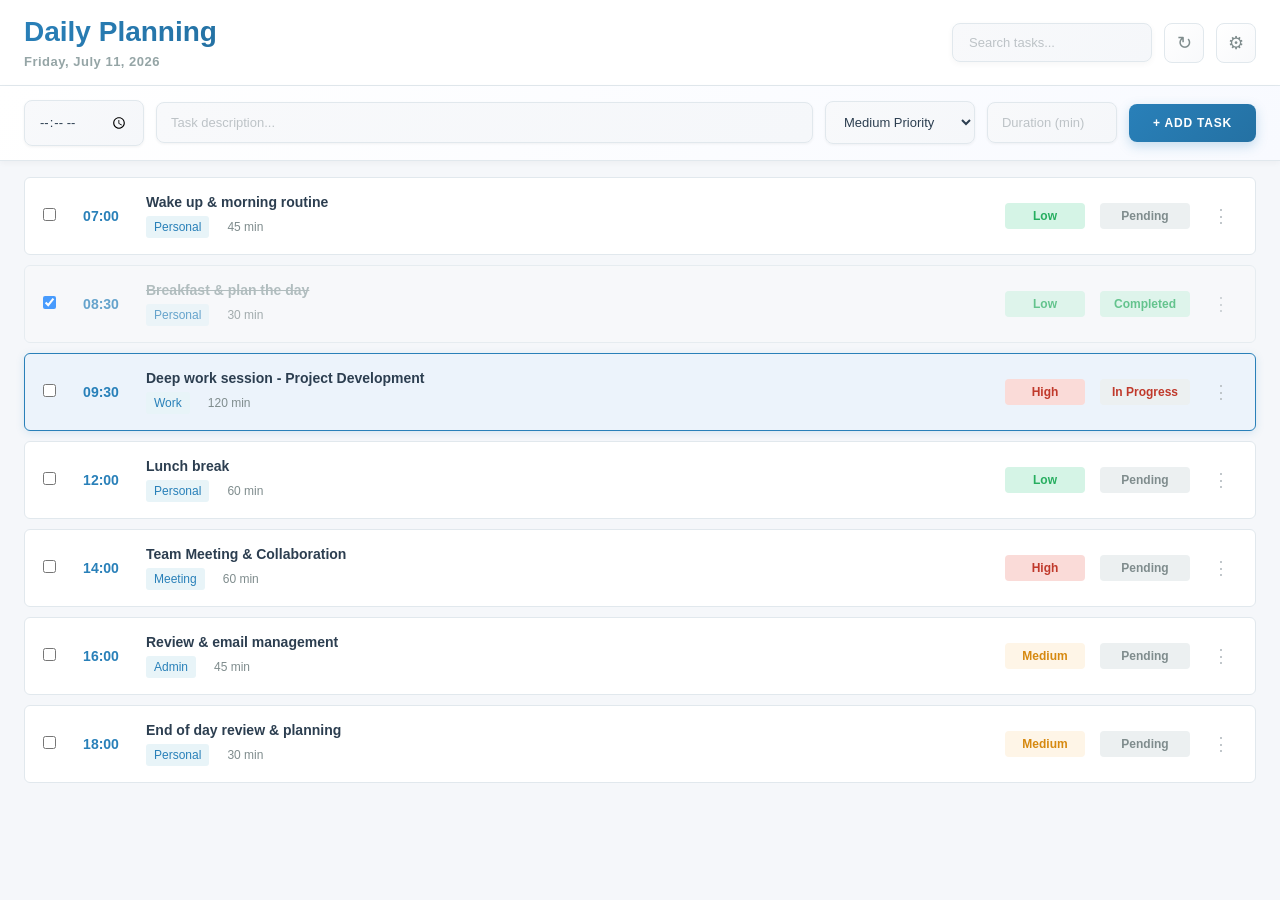
==== Plan/plan.html @ edcdfe75 "version 2 plan" ====
<!DOCTYPE html>
<html lang="en">
<head>
    <meta charset="UTF-8">
    <meta name="viewport" content="width=device-width, initial-scale=1.0">
    <title>Daily Planner - Professional Management System</title>
    <link rel="stylesheet" href="plan.css">
</head>
<body>
    <div class="app-container">
        
        <!-- Main Content -->
        <main class="main-content">
            <!-- Top Header -->
            <div class="top-header">
                <div class="header-title">
                    <h1>Daily Planning</h1>
                    <p class="date-display">Friday, July 11, 2026</p>
                </div>
                <div class="header-controls">
                    <input type="text" class="search-input" placeholder="Search tasks...">
                    <button class="header-btn refresh-btn">↻</button>
                    <button class="header-btn mode-btn">⚙</button>
                </div>
            </div>

            <!-- Add Task Section -->
            <div class="add-task-panel">
                <div class="panel-row">
                    <input type="time" class="input-field time-field" placeholder="Time">
                    <input type="text" class="input-field task-field" placeholder="Task description...">
                    <select class="input-field priority-field">
                        <option value="low">Low Priority</option>
                        <option value="medium" selected>Medium Priority</option>
                        <option value="high">High Priority</option>
                    </select>
                    <input type="number" class="input-field duration-field" placeholder="Duration (min)" min="5" max="480">
                    <button class="add-task-btn">+ ADD TASK</button>
                </div>
            </div>

            <!-- Tasks Container -->
            <div class="tasks-container">
                <!-- Task Item 1 -->
                <div class="task-item">
                    <div class="task-checkbox">
                        <input type="checkbox">
                    </div>
                    <div class="task-time">07:00</div>
                    <div class="task-main">
                        <div class="task-title">Wake up & morning routine</div>
                        <div class="task-meta">
                            <span class="tag category">Personal</span>
                            <span class="duration">45 min</span>
                        </div>
                    </div>
                    <div class="task-priority low">Low</div>
                    <div class="task-status">Pending</div>
                    <button class="task-action-btn">⋮</button>
                </div>

                <!-- Task Item 2 -->
                <div class="task-item completed">
                    <div class="task-checkbox">
                        <input type="checkbox" checked>
                    </div>
                    <div class="task-time">08:30</div>
                    <div class="task-main">
                        <div class="task-title">Breakfast & plan the day</div>
                        <div class="task-meta">
                            <span class="tag category">Personal</span>
                            <span class="duration">30 min</span>
                        </div>
                    </div>
                    <div class="task-priority low">Low</div>
                    <div class="task-status">Completed</div>
                    <button class="task-action-btn">⋮</button>
                </div>

                <!-- Task Item 3 -->
                <div class="task-item active">
                    <div class="task-checkbox">
                        <input type="checkbox">
                    </div>
                    <div class="task-time">09:30</div>
                    <div class="task-main">
                        <div class="task-title">Deep work session - Project Development</div>
                        <div class="task-meta">
                            <span class="tag category">Work</span>
                            <span class="duration">120 min</span>
                        </div>
                    </div>
                    <div class="task-priority high">High</div>
                    <div class="task-status">In Progress</div>
                    <button class="task-action-btn">⋮</button>
                </div>

                <!-- Task Item 4 -->
                <div class="task-item">
                    <div class="task-checkbox">
                        <input type="checkbox">
                    </div>
                    <div class="task-time">12:00</div>
                    <div class="task-main">
                        <div class="task-title">Lunch break</div>
                        <div class="task-meta">
                            <span class="tag category">Personal</span>
                            <span class="duration">60 min</span>
                        </div>
                    </div>
                    <div class="task-priority low">Low</div>
                    <div class="task-status">Pending</div>
                    <button class="task-action-btn">⋮</button>
                </div>

                <!-- Task Item 5 -->
                <div class="task-item">
                    <div class="task-checkbox">
                        <input type="checkbox">
                    </div>
                    <div class="task-time">14:00</div>
                    <div class="task-main">
                        <div class="task-title">Team Meeting & Collaboration</div>
                        <div class="task-meta">
                            <span class="tag category">Meeting</span>
                            <span class="duration">60 min</span>
                        </div>
                    </div>
                    <div class="task-priority high">High</div>
                    <div class="task-status">Pending</div>
                    <button class="task-action-btn">⋮</button>
                </div>

                <!-- Task Item 6 -->
                <div class="task-item">
                    <div class="task-checkbox">
                        <input type="checkbox">
                    </div>
                    <div class="task-time">16:00</div>
                    <div class="task-main">
                        <div class="task-title">Review & email management</div>
                        <div class="task-meta">
                            <span class="tag category">Admin</span>
                            <span class="duration">45 min</span>
                        </div>
                    </div>
                    <div class="task-priority medium">Medium</div>
                    <div class="task-status">Pending</div>
                    <button class="task-action-btn">⋮</button>
                </div>

                <!-- Task Item 7 -->
                <div class="task-item">
                    <div class="task-checkbox">
                        <input type="checkbox">
                    </div>
                    <div class="task-time">18:00</div>
                    <div class="task-main">
                        <div class="task-title">End of day review & planning</div>
                        <div class="task-meta">
                            <span class="tag category">Personal</span>
                            <span class="duration">30 min</span>
                        </div>
                    </div>
                    <div class="task-priority medium">Medium</div>
                    <div class="task-status">Pending</div>
                    <button class="task-action-btn">⋮</button>
                </div>
            </div>
        </main>
    </div>

    <script src="plan.js"></script>
</body>
</html>
---- Plan/plan.css ----
* {
    margin: 0;
    padding: 0;
    box-sizing: border-box;
}

html, body {
    width: 100%;
    height: 100%;
    overflow: hidden;
}

body {
    font-family: 'Roboto', sans-serif;
    margin: 0;
    padding: 0;
    background-color: #f4f4f4;
    color: #2c3e50;
}

/* ===== ANIMATIONS ===== */
@keyframes slideIn {
    from {
        opacity: 0;
        transform: translateY(-10px);
    }
    to {
        opacity: 1;
        transform: translateY(0);
    }
}

@keyframes fadeIn {
    from {
        opacity: 0;
    }
    to {
        opacity: 1;
    }
}

@keyframes slideInLeft {
    from {
        opacity: 0;
        transform: translateX(-20px);
    }
    to {
        opacity: 1;
        transform: translateX(0);
    }
}

@keyframes pulse {
    0% {
        box-shadow: 0 0 0 0 rgba(41, 128, 185, 0.7);
    }
    70% {
        box-shadow: 0 0 0 10px rgba(41, 128, 185, 0);
    }
    100% {
        box-shadow: 0 0 0 0 rgba(41, 128, 185, 0);
    }
}

/* ===== APP LAYOUT ===== */
.app-container {
    display: flex;
    width: 100%;
    height: 100vh;
    background: #f5f7fa;
    animation: fadeIn 0.5s ease-out;
}

/* ===== MAIN CONTENT ===== */
.main-content {
    flex: 1;
    display: flex;
    flex-direction: column;
    overflow: hidden;
    background: #f5f7fa;
}

/* ===== TOP HEADER ===== */
.top-header {
    background: white;
    border-bottom: 1px solid #e1e8ed;
    padding: 24px 30px;
    display: flex;
    justify-content: space-between;
    align-items: center;
    box-shadow: 0 2px 8px rgba(0, 0, 0, 0.08);
    animation: slideIn 0.4s ease-out;
}

.header-title h1 {
    font-size: 28px;
    font-weight: 800;
    color: #2c3e50;
    margin-bottom: 6px;
    background: linear-gradient(135deg, #2980b9, #2471a3);
    -webkit-background-clip: text;
    -webkit-text-fill-color: transparent;
    background-clip: text;
}

.date-display {
    font-size: 13px;
    color: #95a5a6;
    font-weight: 600;
    letter-spacing: 0.5px;
}

.header-controls {
    display: flex;
    gap: 12px;
    align-items: center;
}

.search-input {
    width: 250px;
    padding: 11px 16px;
    border: 1px solid #e1e8ed;
    border-radius: 8px;
    font-size: 13px;
    background: linear-gradient(135deg, #f8f9fb, #f5f7fa);
    color: #2c3e50;
    transition: all 0.3s cubic-bezier(0.25, 0.46, 0.45, 0.94);
    box-shadow: 0 2px 6px rgba(0, 0, 0, 0.04);
}

.search-input:focus {
    outline: none;
    border-color: #2980b9;
    background: white;
    box-shadow: 0 4px 12px rgba(41, 128, 185, 0.15);
    transform: translateY(-1px);
}

.search-input::placeholder {
    color: #bdc3c7;
    font-weight: 500;
}

.header-btn {
    width: 40px;
    height: 40px;
    border: 1px solid #e1e8ed;
    background: linear-gradient(135deg, #ffffff, #f8f9fb);
    border-radius: 8px;
    cursor: pointer;
    color: #7f8c8d;
    font-size: 18px;
    transition: all 0.3s cubic-bezier(0.25, 0.46, 0.45, 0.94);
    display: flex;
    align-items: center;
    justify-content: center;
    position: relative;
    overflow: hidden;
}

.header-btn::before {
    content: '';
    position: absolute;
    top: 50%;
    left: 50%;
    width: 0;
    height: 0;
    background: rgba(41, 128, 185, 0.1);
    border-radius: 50%;
    transform: translate(-50%, -50%);
    transition: width 0.5s, height 0.5s;
}

.header-btn:hover::before {
    width: 100px;
    height: 100px;
}

.header-btn:hover {
    background: linear-gradient(135deg, #ecf3fb, #e8f0f8);
    border-color: #2980b9;
    color: #2980b9;
    box-shadow: 0 4px 12px rgba(41, 128, 185, 0.12);
    transform: translateY(-2px);
}

.header-btn:active {
    transform: translateY(0);
}

/* ===== ADD TASK PANEL ===== */
.add-task-panel {
    background: linear-gradient(135deg, #ffffff 0%, #f8faff 100%);
    border-bottom: 1px solid #e1e8ed;
    padding: 20px 30px;
    box-shadow: 0 2px 6px rgba(0, 0, 0, 0.04);
    animation: slideIn 0.4s ease-out;
}

.panel-row {
    display: flex;
    gap: 12px;
    align-items: center;
}

.input-field {
    padding: 12px 14px;
    border: 1px solid #e1e8ed;
    border-radius: 8px;
    font-size: 13px;
    color: #2c3e50;
    background: linear-gradient(135deg, #f8f9fb, #f5f7fa);
    font-family: inherit;
    transition: all 0.3s cubic-bezier(0.25, 0.46, 0.45, 0.94);
    box-shadow: 0 1px 3px rgba(0, 0, 0, 0.05);
    font-weight: 500;
}

.input-field:hover {
    border-color: #d5dce0;
    background: linear-gradient(135deg, #f5f7fa, #f0f4f8);
}

.input-field:focus {
    outline: none;
    border-color: #2980b9;
    background: white;
    box-shadow: 0 4px 12px rgba(41, 128, 185, 0.15);
    transform: translateY(-1px);
}

.input-field::placeholder {
    color: #bdc3c7;
    font-weight: 500;
}

.time-field {
    width: 120px;
}

.task-field {
    flex: 1;
}

.priority-field {
    width: 150px;
    cursor: pointer;
}

.duration-field {
    width: 130px;
}

.add-task-btn {
    padding: 12px 24px;
    background: linear-gradient(135deg, #2980b9, #2471a3);
    color: white;
    border: none;
    border-radius: 8px;
    font-size: 12px;
    font-weight: 700;
    cursor: pointer;
    transition: all 0.3s cubic-bezier(0.25, 0.46, 0.45, 0.94);
    white-space: nowrap;
    letter-spacing: 0.8px;
    box-shadow: 0 4px 12px rgba(41, 128, 185, 0.25);
    position: relative;
    overflow: hidden;
}

.add-task-btn::before {
    content: '';
    position: absolute;
    top: 50%;
    left: 50%;
    width: 0;
    height: 0;
    background: rgba(255, 255, 255, 0.2);
    border-radius: 50%;
    transform: translate(-50%, -50%);
    transition: width 0.5s, height 0.5s;
}

.add-task-btn:hover::before {
    width: 200px;
    height: 200px;
}

.add-task-btn:hover {
    background: linear-gradient(135deg, #2471a3, #1f5a8f);
    box-shadow: 0 6px 20px rgba(41, 128, 185, 0.35);
    transform: translateY(-2px);
}

.add-task-btn:active {
    transform: translateY(0);
}

/* ===== TASKS CONTAINER ===== */
.tasks-container {
    flex: 1;
    overflow-y: auto;
    padding: 20px 30px;
}

.task-item {
    display: flex;
    align-items: center;
    gap: 15px;
    padding: 16px 18px;
    background: white;
    border: 1px solid #e1e8ed;
    border-radius: 6px;
    margin-bottom: 10px;
    transition: all 0.2s;
}

.task-item:hover {
    box-shadow: 0 2px 8px rgba(0, 0, 0, 0.08);
    border-color: #d5dce0;
}

.task-item.active {
    background: #ecf3fb;
    border-color: #2980b9;
    box-shadow: 0 2px 8px rgba(41, 128, 185, 0.15);
}

.task-item.completed {
    opacity: 0.7;
    background: #f8f9fb;

}

.task-item.completed .task-title {
    color: #95a5a6;
    text-decoration: line-through;

}

.completed {
    opacity: 0.5;
    pointer-events: none;
    background-color: #4CAF50;
}

.completed input[type="checkbox"] {
    pointer-events: auto; /* Keep checkbox clickable */
}
/* Checkbox */
.task-checkbox {
    flex-shrink: 0;
}

/* .task-checkbox input[type="checkbox"] {
    width: 18px;
    height: 18px;
    cursor: pointer;
    accent-color: #2980b9;
} */

/* Time */
.task-time {
    flex-shrink: 0;
    width: 60px;
    font-weight: 600;
    color: #2980b9;
    font-size: 14px;
    text-align: center;
}

/* Main Content */
.task-main {
    flex: 1;
    min-width: 0;
}

.task-title {
    font-size: 14px;
    font-weight: 600;
    color: #2c3e50;
    margin-bottom: 6px;
    word-break: break-word;
}

.task-meta {
    display: flex;
    gap: 10px;
    font-size: 12px;
    color: #7f8c8d;
}

.tag {
    display: inline-block;
    padding: 4px 8px;
    border-radius: 3px;
    background: #ecf0f1;
    color: #7f8c8d;
    font-weight: 500;
}

.tag.category {
    background: #e8f4f8;
    color: #2980b9;
}

.duration {
    padding: 4px 8px;
    color: #7f8c8d;
}

/* Priority Badge */
.task-priority {
    flex-shrink: 0;
    padding: 6px 12px;
    border-radius: 4px;
    font-size: 12px;
    font-weight: 600;
    text-align: center;
    min-width: 80px;
    transition: all 0.2s;
}

.task-priority.high {
    background: #fadbd8;
    color: #c0392b;
}

.task-priority.medium {
    background: #fef5e7;
    color: #d68910;
}

.task-priority.low {
    background: #d5f4e6;
    color: #27ae60;
}

/* Status Badge */
.task-status {
    flex-shrink: 0;
    padding: 6px 12px;
    border-radius: 4px;
    font-size: 12px;
    font-weight: 600;
    min-width: 90px;
    text-align: center;
    color: #7f8c8d;
    background: #ecf0f1;
}

.task-item.active .task-status {
    color: #c0392b;
}

.task-item.completed .task-status {
    background: #d5f4e6;
    color: #27ae60;
}

/* Action Button */
.task-action-btn {
    flex-shrink: 0;
    width: 32px;
    height: 32px;
    border: none;
    background: transparent;
    color: #bdc3c7;
    cursor: pointer;
    font-size: 18px;
    transition: all 0.2s;
    border-radius: 4px;
}

.task-item:hover .task-action-btn {
    color: #7f8c8d;
    background: #f0f4f8;
}

.task-action-btn:hover {
    color: #2c3e50;
    background: #e8ecf1;
}

/* ===== SCROLLBAR ===== */
.tasks-container::-webkit-scrollbar {
    width: 8px;
}

.tasks-container::-webkit-scrollbar-track {
    background: transparent;
}

.tasks-container::-webkit-scrollbar-thumb {
    background: #bdc3c7;
    border-radius: 4px;
}

.tasks-container::-webkit-scrollbar-thumb:hover {
    background: #95a5a6;
}

/* ===== RESPONSIVE ===== */
@media (max-width: 1400px) {
    .sidebar {
        width: 200px;
    }

    .top-header {
        padding: 16px 24px;
    }

    .search-input {
        width: 200px;
    }

    .add-task-panel {
        padding: 14px 24px;
    }

    .tasks-container {
        padding: 16px 24px;
    }
}

@media (max-width: 1200px) {
    .sidebar {
        width: 180px;
    }

    .sidebar-header h2 {
        font-size: 12px;
    }

    .header-title h1 {
        font-size: 24px;
    }

    .search-input {
        width: 160px;
    }

    .priority-field {
        width: 120px;
    }

    .duration-field {
        width: 100px;
    }

    .task-main {
        display: none;
    }

    .task-title {
        display: none;
    }
}

@media (max-width: 768px) {
    .app-container {
        flex-direction: column;
    }

    .sidebar {
        width: 100%;
        height: auto;
        flex-direction: row;
        padding: 12px 20px;
    }

    .sidebar-header {
        padding: 0;
        border: none;
        margin-right: 20px;
    }

    .sidebar-stats {
        display: flex;
        gap: 20px;
        padding: 0;
        border: none;
        margin-right: 20px;
    }

    .stat-item {
        padding: 0;
    }

    .sidebar-nav {
        flex-direction: row;
        padding: 0;
        margin-left: auto;
    }

    .nav-item {
        margin-bottom: 0;
        margin-right: 10px;
        padding: 8px 12px;
        border-left: none;
    }

    .panel-row {
        flex-wrap: wrap;
    }

    .time-field,
    .task-field,
    .priority-field,
    .duration-field {
        width: 100%;
    }

    .add-task-btn {
        width: 100%;
    }
}
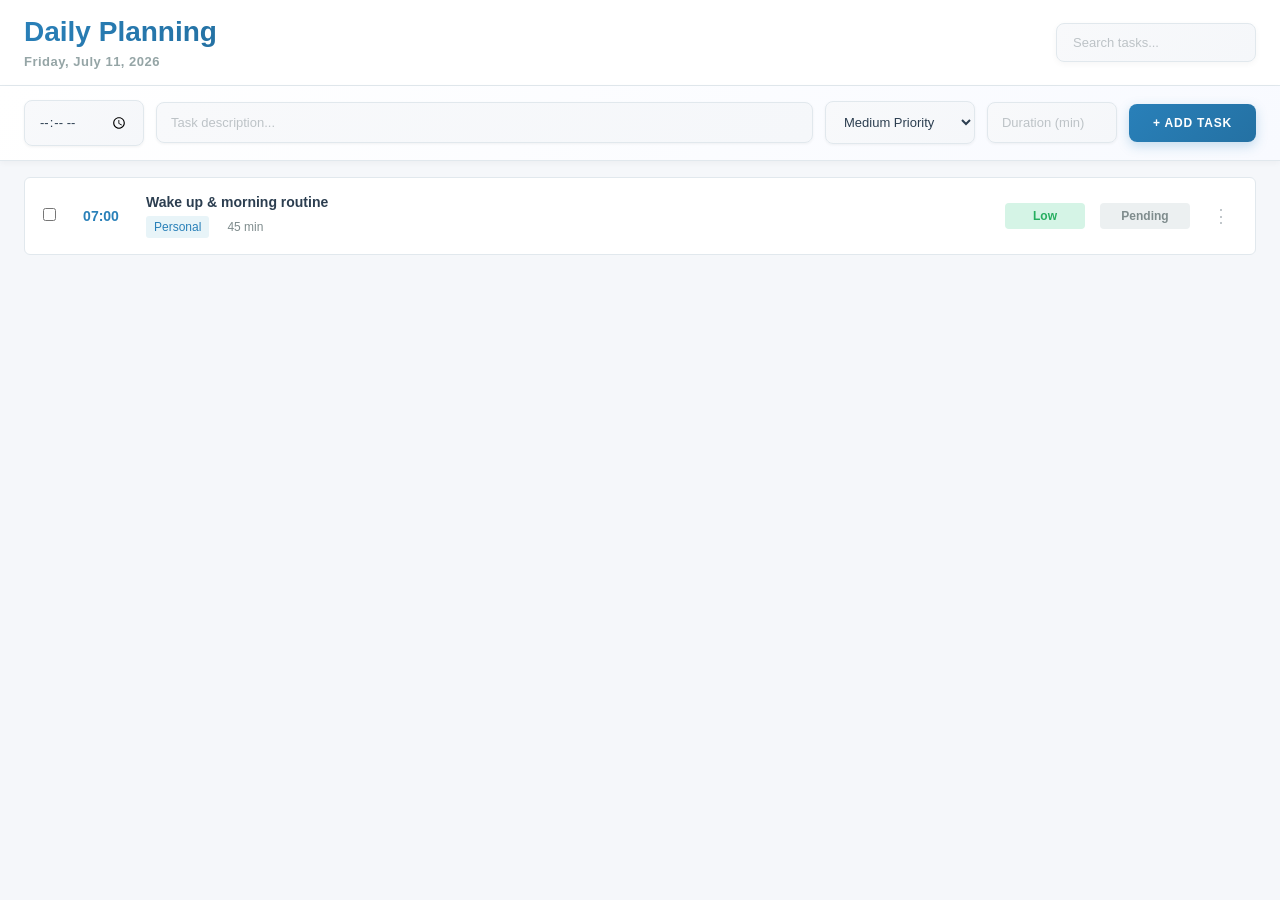
==== commit 96655655: "Productivity Deshbord V2" ====
--- a/Plan/plan.html
+++ b/Plan/plan.html
@@ -9,9 +9,7 @@
 <body>
     <div class="app-container">
         
-        <!-- Main Content -->
         <main class="main-content">
-            <!-- Top Header -->
             <div class="top-header">
                 <div class="header-title">
                     <h1>Daily Planning</h1>
@@ -19,12 +17,9 @@
                 </div>
                 <div class="header-controls">
                     <input type="text" class="search-input" placeholder="Search tasks...">
-                    <button class="header-btn refresh-btn">↻</button>
-                    <button class="header-btn mode-btn">⚙</button>
                 </div>
             </div>
 
-            <!-- Add Task Section -->
             <div class="add-task-panel">
                 <div class="panel-row">
                     <input type="time" class="input-field time-field" placeholder="Time">
@@ -39,9 +34,7 @@
                 </div>
             </div>
 
-            <!-- Tasks Container -->
             <div class="tasks-container">
-                <!-- Task Item 1 -->
                 <div class="task-item">
                     <div class="task-checkbox">
                         <input type="checkbox">
@@ -59,114 +52,6 @@
                     <button class="task-action-btn">⋮</button>
                 </div>
 
-                <!-- Task Item 2 -->
-                <div class="task-item completed">
-                    <div class="task-checkbox">
-                        <input type="checkbox" checked>
-                    </div>
-                    <div class="task-time">08:30</div>
-                    <div class="task-main">
-                        <div class="task-title">Breakfast & plan the day</div>
-                        <div class="task-meta">
-                            <span class="tag category">Personal</span>
-                            <span class="duration">30 min</span>
-                        </div>
-                    </div>
-                    <div class="task-priority low">Low</div>
-                    <div class="task-status">Completed</div>
-                    <button class="task-action-btn">⋮</button>
-                </div>
-
-                <!-- Task Item 3 -->
-                <div class="task-item active">
-                    <div class="task-checkbox">
-                        <input type="checkbox">
-                    </div>
-                    <div class="task-time">09:30</div>
-                    <div class="task-main">
-                        <div class="task-title">Deep work session - Project Development</div>
-                        <div class="task-meta">
-                            <span class="tag category">Work</span>
-                            <span class="duration">120 min</span>
-                        </div>
-                    </div>
-                    <div class="task-priority high">High</div>
-                    <div class="task-status">In Progress</div>
-                    <button class="task-action-btn">⋮</button>
-                </div>
-
-                <!-- Task Item 4 -->
-                <div class="task-item">
-                    <div class="task-checkbox">
-                        <input type="checkbox">
-                    </div>
-                    <div class="task-time">12:00</div>
-                    <div class="task-main">
-                        <div class="task-title">Lunch break</div>
-                        <div class="task-meta">
-                            <span class="tag category">Personal</span>
-                            <span class="duration">60 min</span>
-                        </div>
-                    </div>
-                    <div class="task-priority low">Low</div>
-                    <div class="task-status">Pending</div>
-                    <button class="task-action-btn">⋮</button>
-                </div>
-
-                <!-- Task Item 5 -->
-                <div class="task-item">
-                    <div class="task-checkbox">
-                        <input type="checkbox">
-                    </div>
-                    <div class="task-time">14:00</div>
-                    <div class="task-main">
-                        <div class="task-title">Team Meeting & Collaboration</div>
-                        <div class="task-meta">
-                            <span class="tag category">Meeting</span>
-                            <span class="duration">60 min</span>
-                        </div>
-                    </div>
-                    <div class="task-priority high">High</div>
-                    <div class="task-status">Pending</div>
-                    <button class="task-action-btn">⋮</button>
-                </div>
-
-                <!-- Task Item 6 -->
-                <div class="task-item">
-                    <div class="task-checkbox">
-                        <input type="checkbox">
-                    </div>
-                    <div class="task-time">16:00</div>
-                    <div class="task-main">
-                        <div class="task-title">Review & email management</div>
-                        <div class="task-meta">
-                            <span class="tag category">Admin</span>
-                            <span class="duration">45 min</span>
-                        </div>
-                    </div>
-                    <div class="task-priority medium">Medium</div>
-                    <div class="task-status">Pending</div>
-                    <button class="task-action-btn">⋮</button>
-                </div>
-
-                <!-- Task Item 7 -->
-                <div class="task-item">
-                    <div class="task-checkbox">
-                        <input type="checkbox">
-                    </div>
-                    <div class="task-time">18:00</div>
-                    <div class="task-main">
-                        <div class="task-title">End of day review & planning</div>
-                        <div class="task-meta">
-                            <span class="tag category">Personal</span>
-                            <span class="duration">30 min</span>
-                        </div>
-                    </div>
-                    <div class="task-priority medium">Medium</div>
-                    <div class="task-status">Pending</div>
-                    <button class="task-action-btn">⋮</button>
-                </div>
-            </div>
         </main>
     </div>
 
--- a/Plan/plan.css
+++ b/Plan/plan.css
@@ -18,7 +18,6 @@
     color: #2c3e50;
 }
 
-/* ===== ANIMATIONS ===== */
 @keyframes slideIn {
     from {
         opacity: 0;
@@ -62,7 +61,6 @@
     }
 }
 
-/* ===== APP LAYOUT ===== */
 .app-container {
     display: flex;
     width: 100%;
@@ -71,7 +69,6 @@
     animation: fadeIn 0.5s ease-out;
 }
 
-/* ===== MAIN CONTENT ===== */
 .main-content {
     flex: 1;
     display: flex;
@@ -80,7 +77,6 @@
     background: #f5f7fa;
 }
 
-/* ===== TOP HEADER ===== */
 .top-header {
     background: white;
     border-bottom: 1px solid #e1e8ed;
@@ -188,7 +184,6 @@
     transform: translateY(0);
 }
 
-/* ===== ADD TASK PANEL ===== */
 .add-task-panel {
     background: linear-gradient(135deg, #ffffff 0%, #f8faff 100%);
     border-bottom: 1px solid #e1e8ed;
@@ -296,7 +291,6 @@
     transform: translateY(0);
 }
 
-/* ===== TASKS CONTAINER ===== */
 .tasks-container {
     flex: 1;
     overflow-y: auto;
@@ -345,21 +339,14 @@
 }
 
 .completed input[type="checkbox"] {
-    pointer-events: auto; /* Keep checkbox clickable */
-}
-/* Checkbox */
+    pointer-events: auto; 
+}
 .task-checkbox {
     flex-shrink: 0;
 }
 
-/* .task-checkbox input[type="checkbox"] {
-    width: 18px;
-    height: 18px;
-    cursor: pointer;
-    accent-color: #2980b9;
-} */
-
-/* Time */
+
+
 .task-time {
     flex-shrink: 0;
     width: 60px;
@@ -369,7 +356,6 @@
     text-align: center;
 }
 
-/* Main Content */
 .task-main {
     flex: 1;
     min-width: 0;
@@ -409,7 +395,6 @@
     color: #7f8c8d;
 }
 
-/* Priority Badge */
 .task-priority {
     flex-shrink: 0;
     padding: 6px 12px;
@@ -436,7 +421,6 @@
     color: #27ae60;
 }
 
-/* Status Badge */
 .task-status {
     flex-shrink: 0;
     padding: 6px 12px;
@@ -458,7 +442,6 @@
     color: #27ae60;
 }
 
-/* Action Button */
 .task-action-btn {
     flex-shrink: 0;
     width: 32px;
@@ -482,7 +465,6 @@
     background: #e8ecf1;
 }
 
-/* ===== SCROLLBAR ===== */
 .tasks-container::-webkit-scrollbar {
     width: 8px;
 }
@@ -492,7 +474,7 @@
 }
 
 .tasks-container::-webkit-scrollbar-thumb {
-    background: #bdc3c7;
+    background: #718796;
     border-radius: 4px;
 }
 
@@ -500,7 +482,6 @@
     background: #95a5a6;
 }
 
-/* ===== RESPONSIVE ===== */
 @media (max-width: 1400px) {
     .sidebar {
         width: 200px;
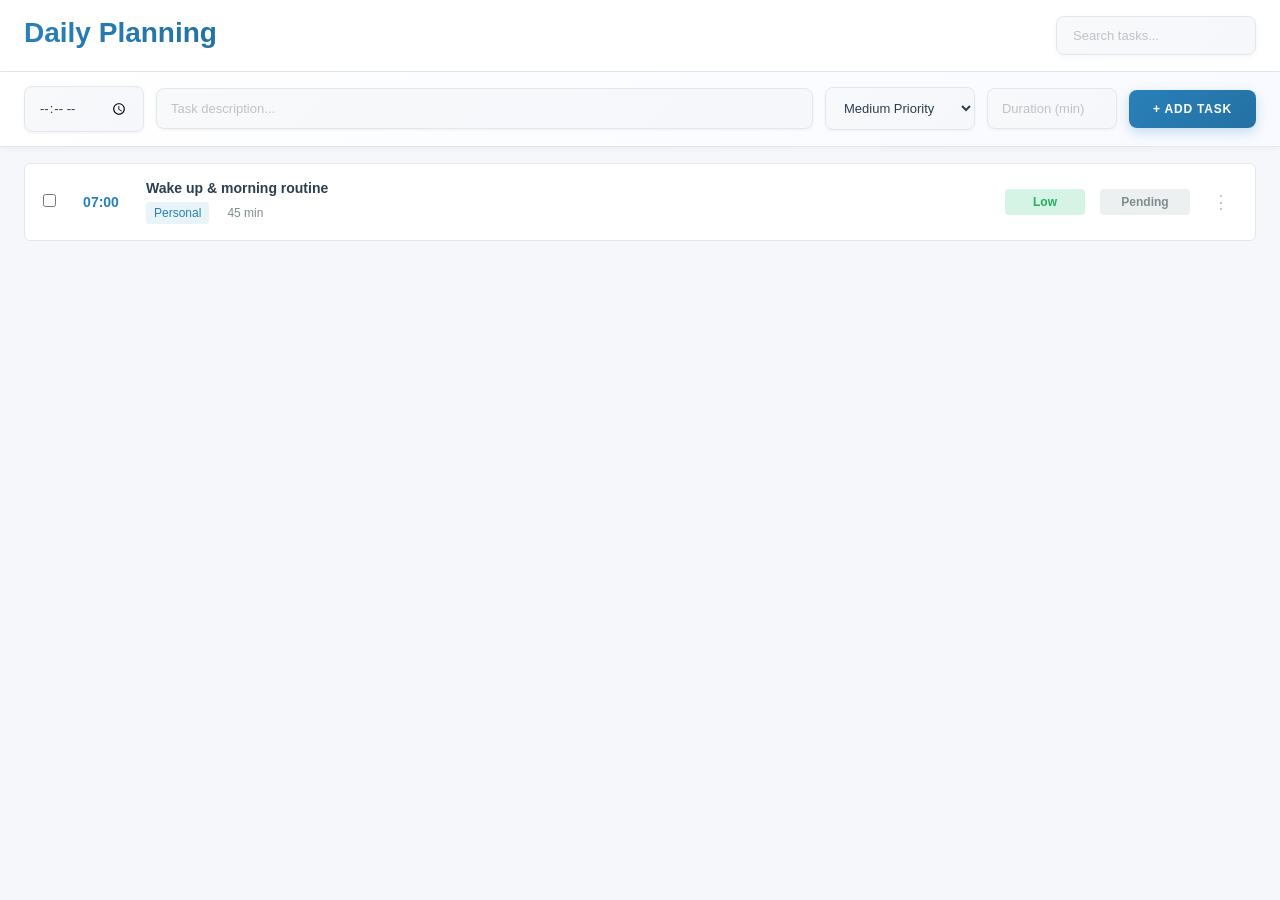
==== commit 28f8e147: "Update plan.html" ====
--- a/Plan/plan.html
+++ b/Plan/plan.html
@@ -13,7 +13,7 @@
             <div class="top-header">
                 <div class="header-title">
                     <h1>Daily Planning</h1>
-                    <p class="date-display">Friday, July 11, 2026</p>
+            
                 </div>
                 <div class="header-controls">
                     <input type="text" class="search-input" placeholder="Search tasks...">
@@ -57,4 +57,4 @@
 
     <script src="plan.js"></script>
 </body>
-</html>+</html>
